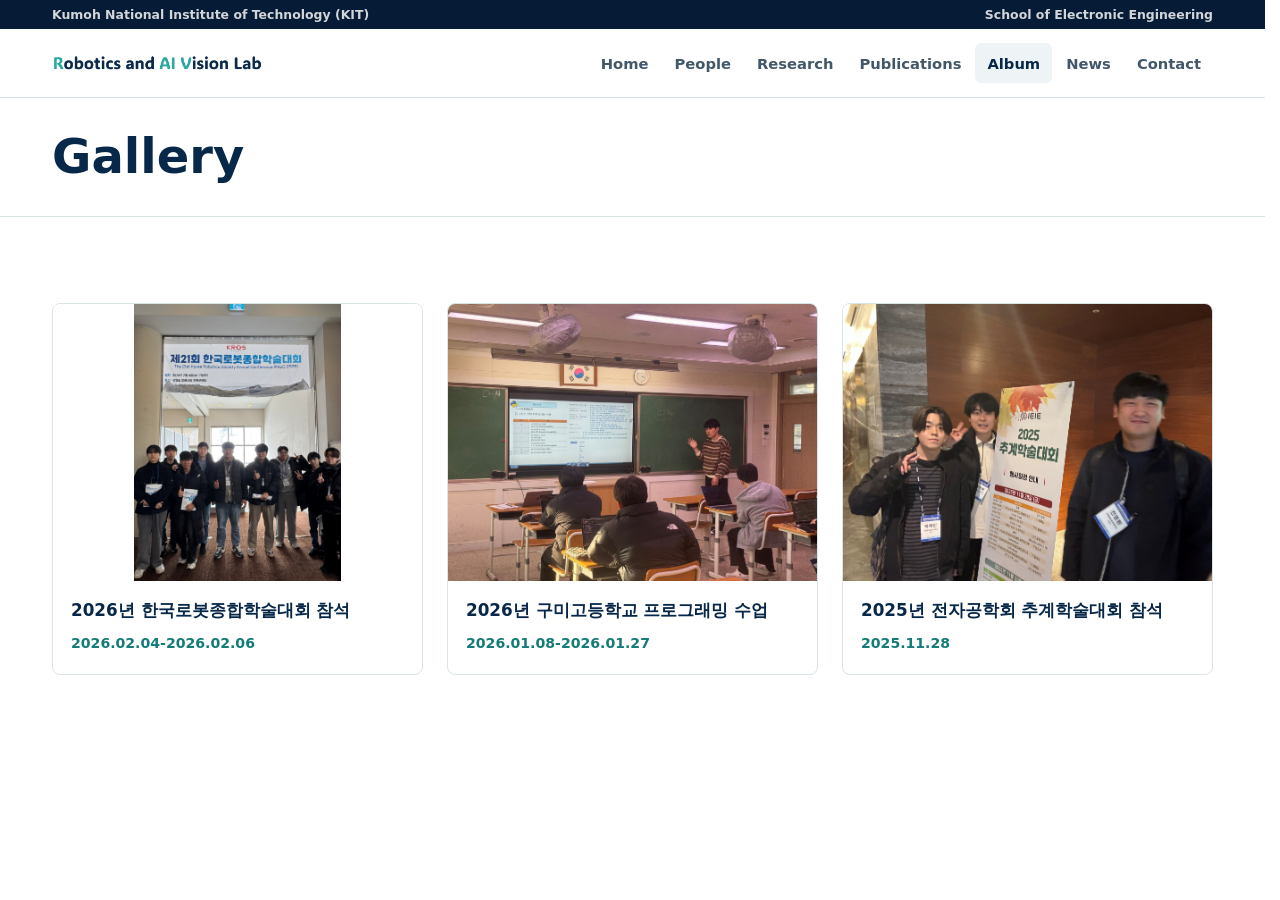
==== album.html @ 07d9d57b "init" ====
<!doctype html>
<html lang="en">
  <head>
    <meta charset="utf-8" />
    <meta name="viewport" content="width=device-width, initial-scale=1" />
    <title>Album | RAIV Lab</title>
    <meta name="description" content="Gallery from Robotics and AI Vision Lab." />
    <link rel="icon" href="assets/favicon.svg" type="image/svg+xml" />
    <link rel="stylesheet" href="styles.css?v=20260625-06-header-logo" />
  </head>
  <body class="subpage" data-page="album">
    <header class="site-header" data-header data-render="site-header"></header>

    <main>
      <section class="section page-title-section">
        <div class="section-inner">
          <h1 data-render="page-title"></h1>
        </div>
      </section>

      <section class="section">
        <div class="section-inner">
          <div class="album-grid" data-render="albums"></div>
        </div>
      </section>
    </main>

    <script src="data/site.js?v=20260625-07-refactor"></script>
    <script src="scripts/core.js?v=20260625-07-refactor"></script>
    <script src="scripts/media.js?v=20260625-07-refactor"></script>
    <script src="scripts/render-global.js?v=20260625-07-refactor"></script>
    <script src="scripts/render-projects.js?v=20260625-07-refactor"></script>
    <script src="scripts/render-people.js?v=20260625-07-refactor"></script>
    <script src="scripts/render-publications.js?v=20260625-07-refactor"></script>
    <script src="scripts/render-news.js?v=20260625-07-refactor"></script>
    <script src="scripts/render-pages.js?v=20260625-07-refactor"></script>
    <script src="scripts/main.js?v=20260625-07-refactor"></script>
  </body>
</html>
---- styles.css ----
@import url("styles/00-foundation.css");
@import url("styles/10-home.css");
@import url("styles/20-components.css");
@import url("styles/30-pages.css");
@import url("styles/90-responsive.css");
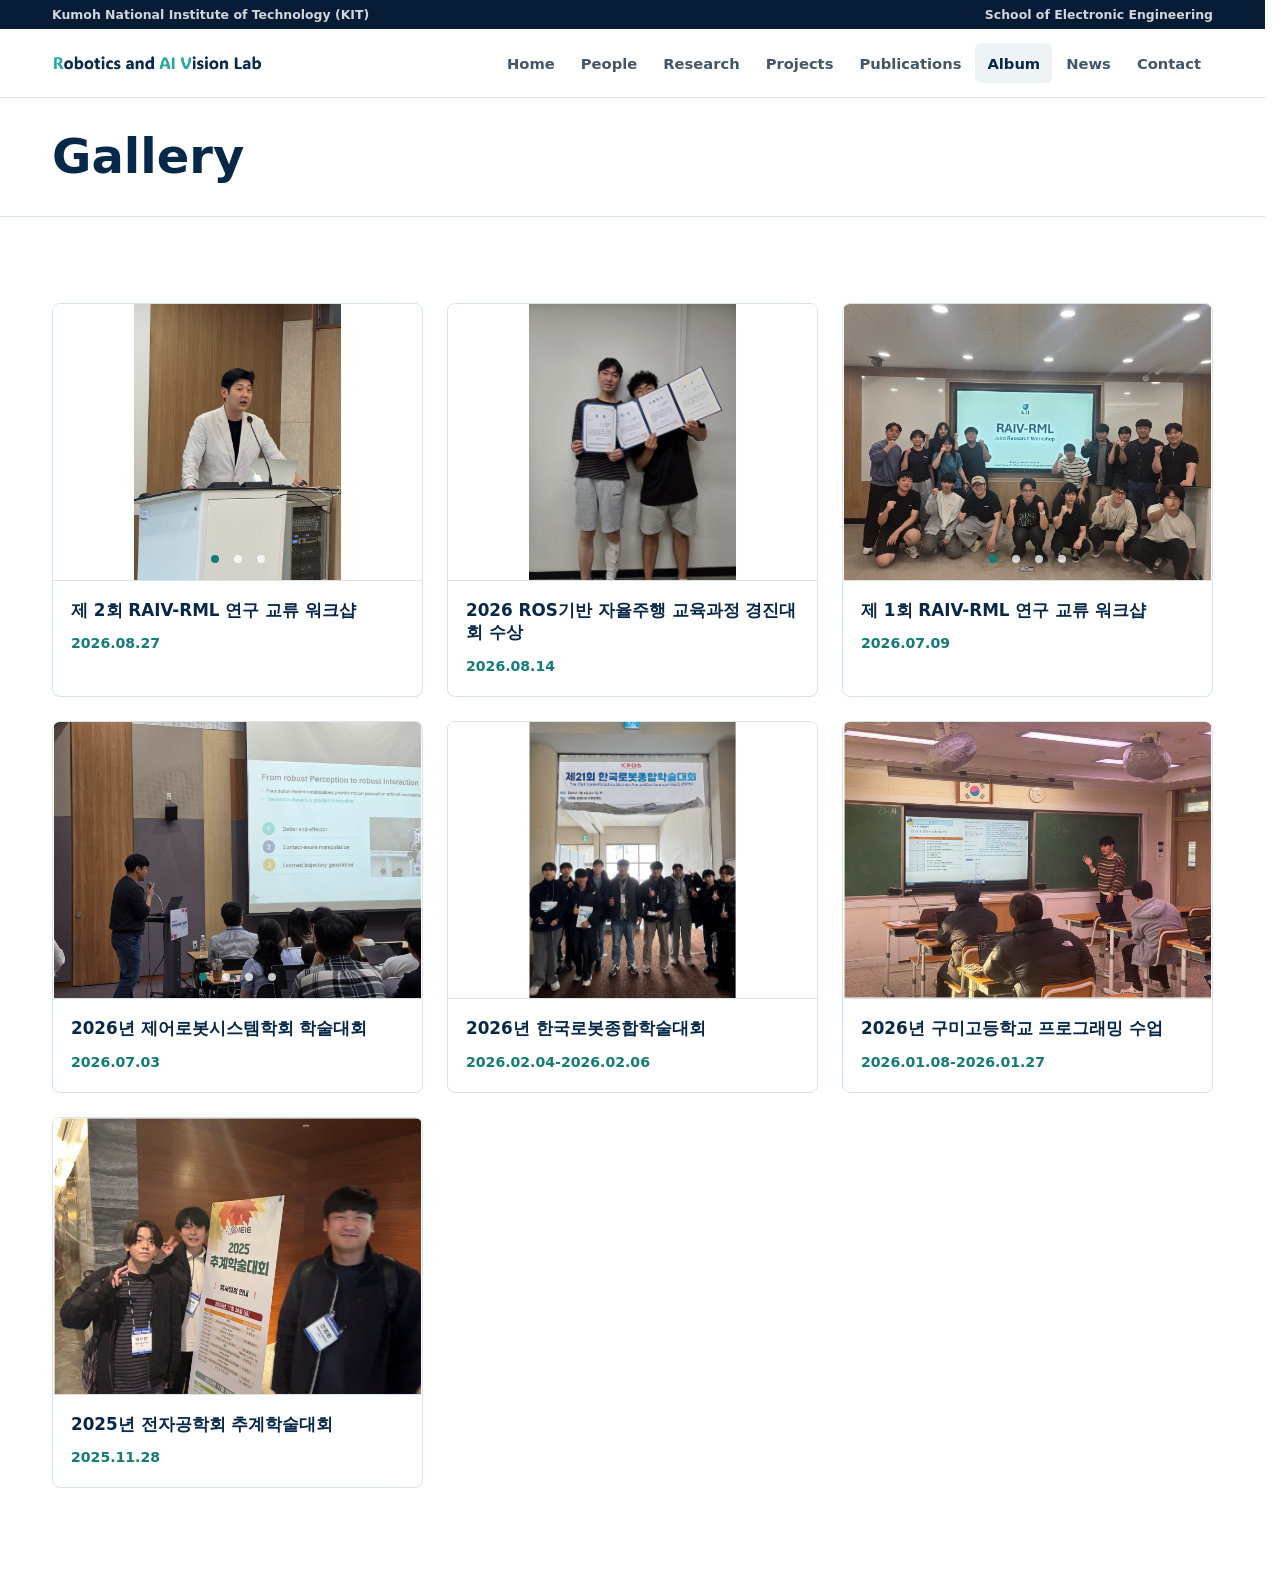
==== commit 9eafa0e7: "update" ====
--- a/album.html
+++ b/album.html
@@ -6,7 +6,7 @@
     <title>Album | RAIV Lab</title>
     <meta name="description" content="Gallery from Robotics and AI Vision Lab." />
     <link rel="icon" href="assets/favicon.svg" type="image/svg+xml" />
-    <link rel="stylesheet" href="styles.css?v=20260625-06-header-logo" />
+    <link rel="stylesheet" href="styles.css?v=20260901-projects" />
   </head>
   <body class="subpage" data-page="album">
     <header class="site-header" data-header data-render="site-header"></header>
@@ -25,15 +25,15 @@
       </section>
     </main>
 
-    <script src="data/site.js?v=20260625-07-refactor"></script>
-    <script src="scripts/core.js?v=20260625-07-refactor"></script>
-    <script src="scripts/media.js?v=20260625-07-refactor"></script>
-    <script src="scripts/render-global.js?v=20260625-07-refactor"></script>
-    <script src="scripts/render-projects.js?v=20260625-07-refactor"></script>
-    <script src="scripts/render-people.js?v=20260625-07-refactor"></script>
-    <script src="scripts/render-publications.js?v=20260625-07-refactor"></script>
-    <script src="scripts/render-news.js?v=20260625-07-refactor"></script>
-    <script src="scripts/render-pages.js?v=20260625-07-refactor"></script>
-    <script src="scripts/main.js?v=20260625-07-refactor"></script>
+    <script src="data/site.js?v=20260901-projects"></script>
+    <script src="scripts/core.js?v=20260901-projects"></script>
+    <script src="scripts/media.js?v=20260901-projects"></script>
+    <script src="scripts/render-global.js?v=20260901-projects"></script>
+    <script src="scripts/render-projects.js?v=20260901-projects"></script>
+    <script src="scripts/render-people.js?v=20260901-projects"></script>
+    <script src="scripts/render-publications.js?v=20260901-projects"></script>
+    <script src="scripts/render-news.js?v=20260901-projects"></script>
+    <script src="scripts/render-pages.js?v=20260901-projects"></script>
+    <script src="scripts/main.js?v=20260901-projects"></script>
   </body>
 </html>
--- a/styles.css
+++ b/styles.css
@@ -1,5 +1,5 @@
-@import url("styles/00-foundation.css");
-@import url("styles/10-home.css");
-@import url("styles/20-components.css");
-@import url("styles/30-pages.css");
-@import url("styles/90-responsive.css");
+@import url("styles/00-foundation.css?v=20260901-projects");
+@import url("styles/10-home.css?v=20260901-projects");
+@import url("styles/20-components.css?v=20260901-projects");
+@import url("styles/30-pages.css?v=20260901-projects");
+@import url("styles/90-responsive.css?v=20260901-projects");
